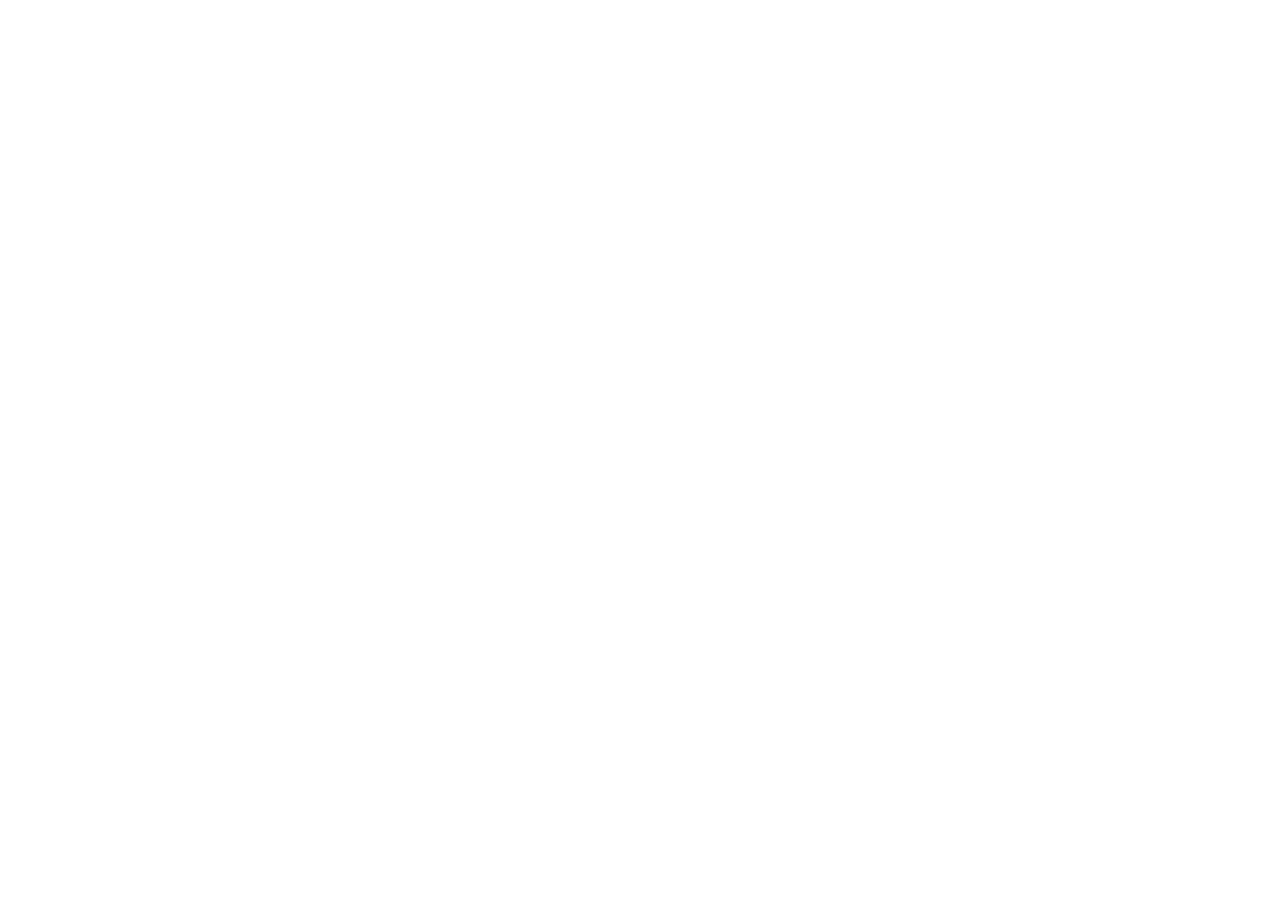
==== index.html @ ad066cbd "Add index.html and style.css files, add boilerplate to index.html" ====
<!DOCTYPE html>
<html lang="en">
<head>
    <meta charset="UTF-8">
    <meta http-equiv="X-UA-Compatible" content="IE=edge">
    <meta name="viewport" content="width=device-width, initial-scale=1.0">
    <link rel="stylesheet" href="style.css">
    <title>Recipe Ideas | For Ashley</title>
</head>
<body>
    
    

</body>
</html>
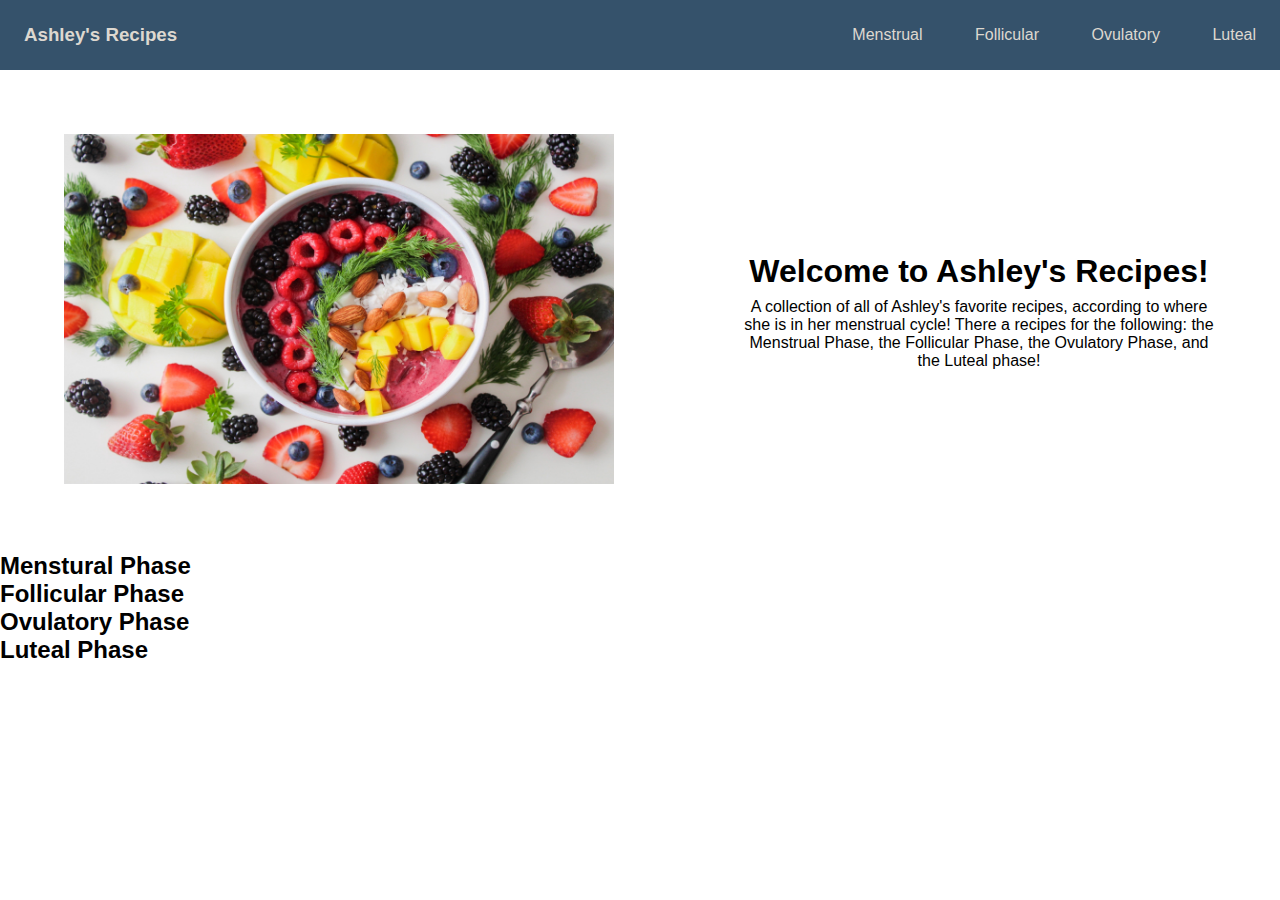
==== commit 45bc3534: "Modify index.html and style.css to add navbar and hero section" ====
--- a/index.html
+++ b/index.html
@@ -9,7 +9,49 @@
 </head>
 <body>
     
-    
+    <!-- Navbar -->
+    <div class="navbar">
+        <div class="header">
+            <h3>Ashley's Recipes</h3>
+        </div>
+        <!-- Links to other pages -->
+        <div class="links">
+            <a href="phases/menstrual.html">Menstrual</a>
+            <a href="phases/follicular.html">Follicular</a>
+            <a href="phases/ovulatory.html">Ovulatory</a>
+            <a href="luteal.html">Luteal</a>
+        </div>
+    </div>
 
+    <!-- Hero Section -->
+    <div class="hero">
+        <div class="left">
+            <img src="images/fruit-bowl.jpg" alt="fruit bowl">
+        </div>
+        <div class="right">
+            <h2>Welcome to Ashley's Recipes!</h2>
+            <p>A collection of all of Ashley's favorite recipes, according to
+                where she is in her menstrual cycle! There a recipes for the following:
+                the Menstrual Phase, the Follicular Phase, the Ovulatory Phase, and the
+                Luteal phase!
+            </p>
+        </div>
+    </div>
+
+    <!-- Content area -->
+    <div class="content">
+        <div class="menstrual-phase">
+            <h2>Menstural Phase</h2>
+        </div>
+        <div class="follicular-phase">
+            <h2>Follicular Phase</h2>
+        </div>
+        <div class="ovulatory-phase">
+            <h2>Ovulatory Phase</h2>
+        </div>
+        <div class="luteal-phase">
+            <h2>Luteal Phase</h2>
+        </div>
+    </div>
 </body>
 </html>--- a/style.css
+++ b/style.css
@@ -0,0 +1,57 @@
+* {
+    margin: 0;
+    padding: 0;
+}
+
+body {
+    font-family: 'Roboto', arial;
+}
+
+/* NAVBAR */
+
+.navbar {
+    display: flex;
+    justify-content: space-between;
+    align-items: center;
+    background-color:rgb(53, 82, 107);
+}
+
+.header {
+    padding: 24px;
+    color:rgb(221, 216, 208);
+}
+
+.links a {
+    color:rgb(221, 216, 208);
+    text-decoration: none;
+    padding: 24px;
+}
+
+/* HERO */
+
+.hero {
+    display: flex;
+    align-items: center;
+    justify-content: center;
+}
+
+.hero img {
+    height: 350px;
+    width: 550px;
+    padding: 64px;
+}
+
+.hero .right {
+    padding: 64px;
+}
+
+.hero h2 {
+    text-align: center;
+    font-size: 32px;
+    font-weight: 800;
+}
+
+.hero p {
+    margin-top: 8px;
+    text-align: center;
+}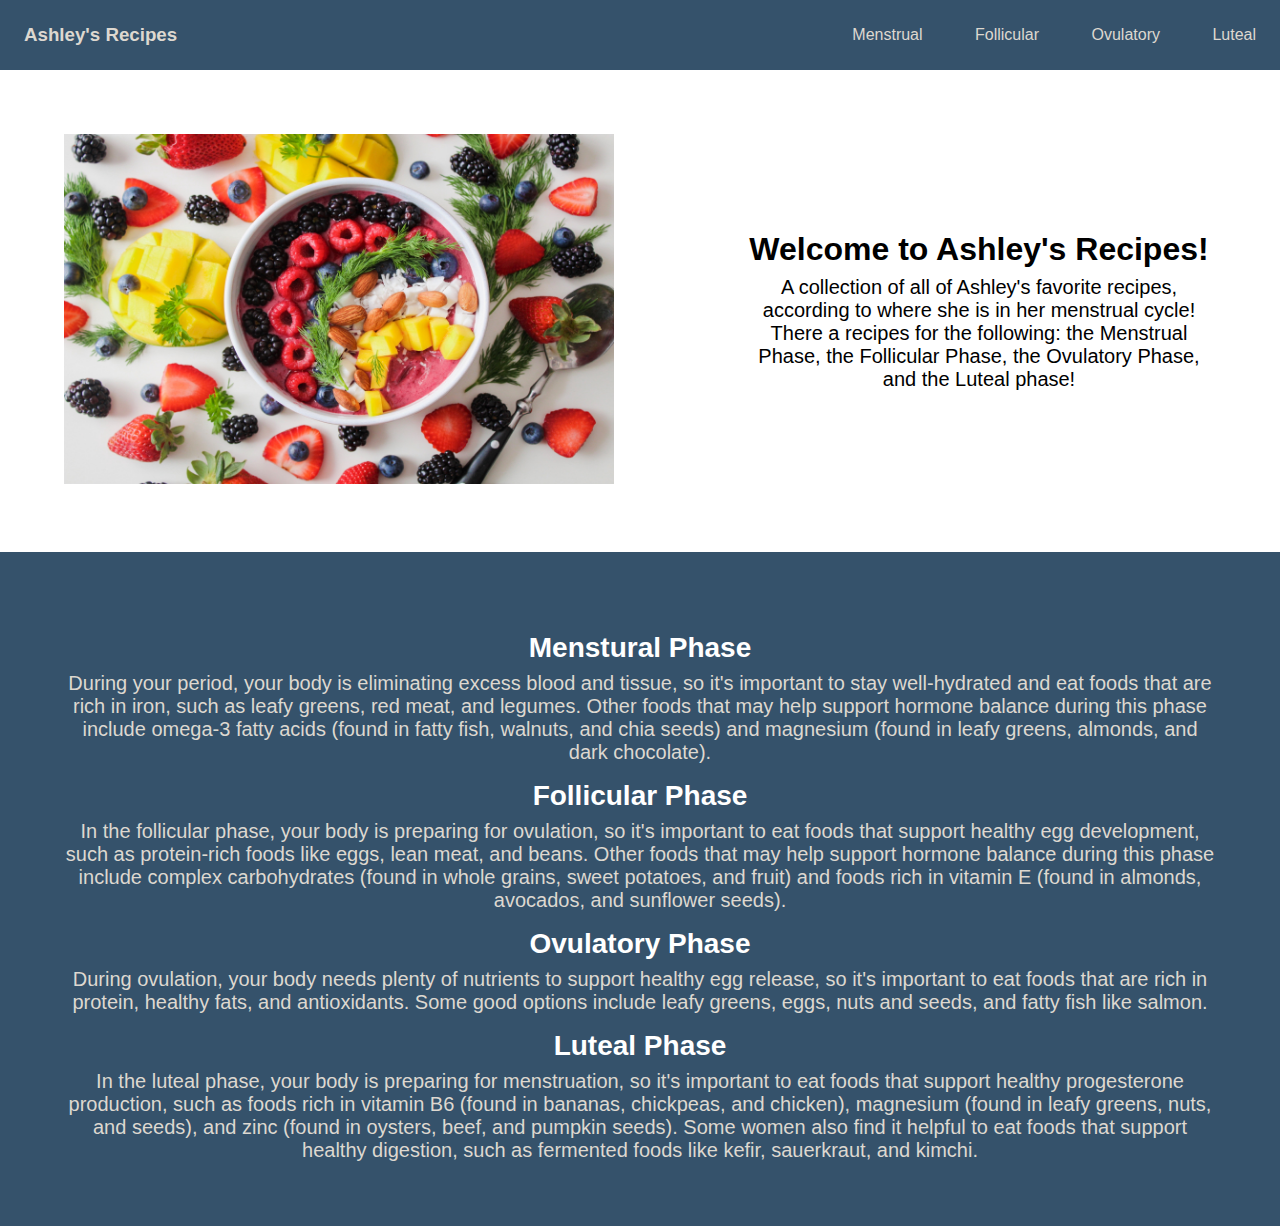
==== commit 2d0d4130: "Modify index.html and style.css to add content area to home page" ====
--- a/index.html
+++ b/index.html
@@ -42,15 +42,36 @@
     <div class="content">
         <div class="menstrual-phase">
             <h2>Menstural Phase</h2>
+            <p>During your period, your body is eliminating excess blood and tissue, so it's
+                important to stay well-hydrated and eat foods that are rich in iron, such as leafy greens,
+                red meat, and legumes. Other foods that may help support hormone balance during this phase
+                include omega-3 fatty acids (found in fatty fish, walnuts, and chia seeds) and magnesium 
+                (found in leafy greens, almonds, and dark chocolate).
+            </p>
         </div>
         <div class="follicular-phase">
             <h2>Follicular Phase</h2>
+            <p>In the follicular phase, your body is preparing for ovulation, so it's important to eat foods
+                that support healthy egg development, such as protein-rich foods like eggs, lean meat, and beans.
+                Other foods that may help support hormone balance during this phase include complex carbohydrates 
+                (found in whole grains, sweet potatoes, and fruit) and foods rich in vitamin E (found in almonds, avocados, and sunflower seeds).
+            </p>
         </div>
         <div class="ovulatory-phase">
             <h2>Ovulatory Phase</h2>
+            <p>During ovulation, your body needs plenty of nutrients to support healthy egg release, so it's
+                important to eat foods that are rich in protein, healthy fats, and antioxidants. Some good 
+                options include leafy greens, eggs, nuts and seeds, and fatty fish like salmon.
+            </p>
         </div>
         <div class="luteal-phase">
             <h2>Luteal Phase</h2>
+            <p>In the luteal phase, your body is preparing for menstruation, so it's important to eat foods
+                that support healthy progesterone production, such as foods rich in vitamin B6 (found in bananas,
+                chickpeas, and chicken), magnesium (found in leafy greens, nuts, and seeds), and zinc (found in 
+                oysters, beef, and pumpkin seeds). Some women also find it helpful to eat foods that support healthy
+                digestion, such as fermented foods like kefir, sauerkraut, and kimchi.
+            </p>
         </div>
     </div>
 </body>
--- a/style.css
+++ b/style.css
@@ -52,6 +52,28 @@
 }
 
 .hero p {
+    font-size: 20px;
     margin-top: 8px;
     text-align: center;
+}
+
+/* CONTENT */
+
+.content {
+    background-color:rgb(53, 82, 107);
+    padding: 64px;
+}
+
+.content h2 {
+    margin-top: 16px;
+    font-size: 28px;
+    text-align: center;
+    color: #fff;
+}
+
+.content p {
+    text-align: center;
+    font-size: 20px;
+    margin-top:8px;
+    color: rgb(221, 216, 208);
 }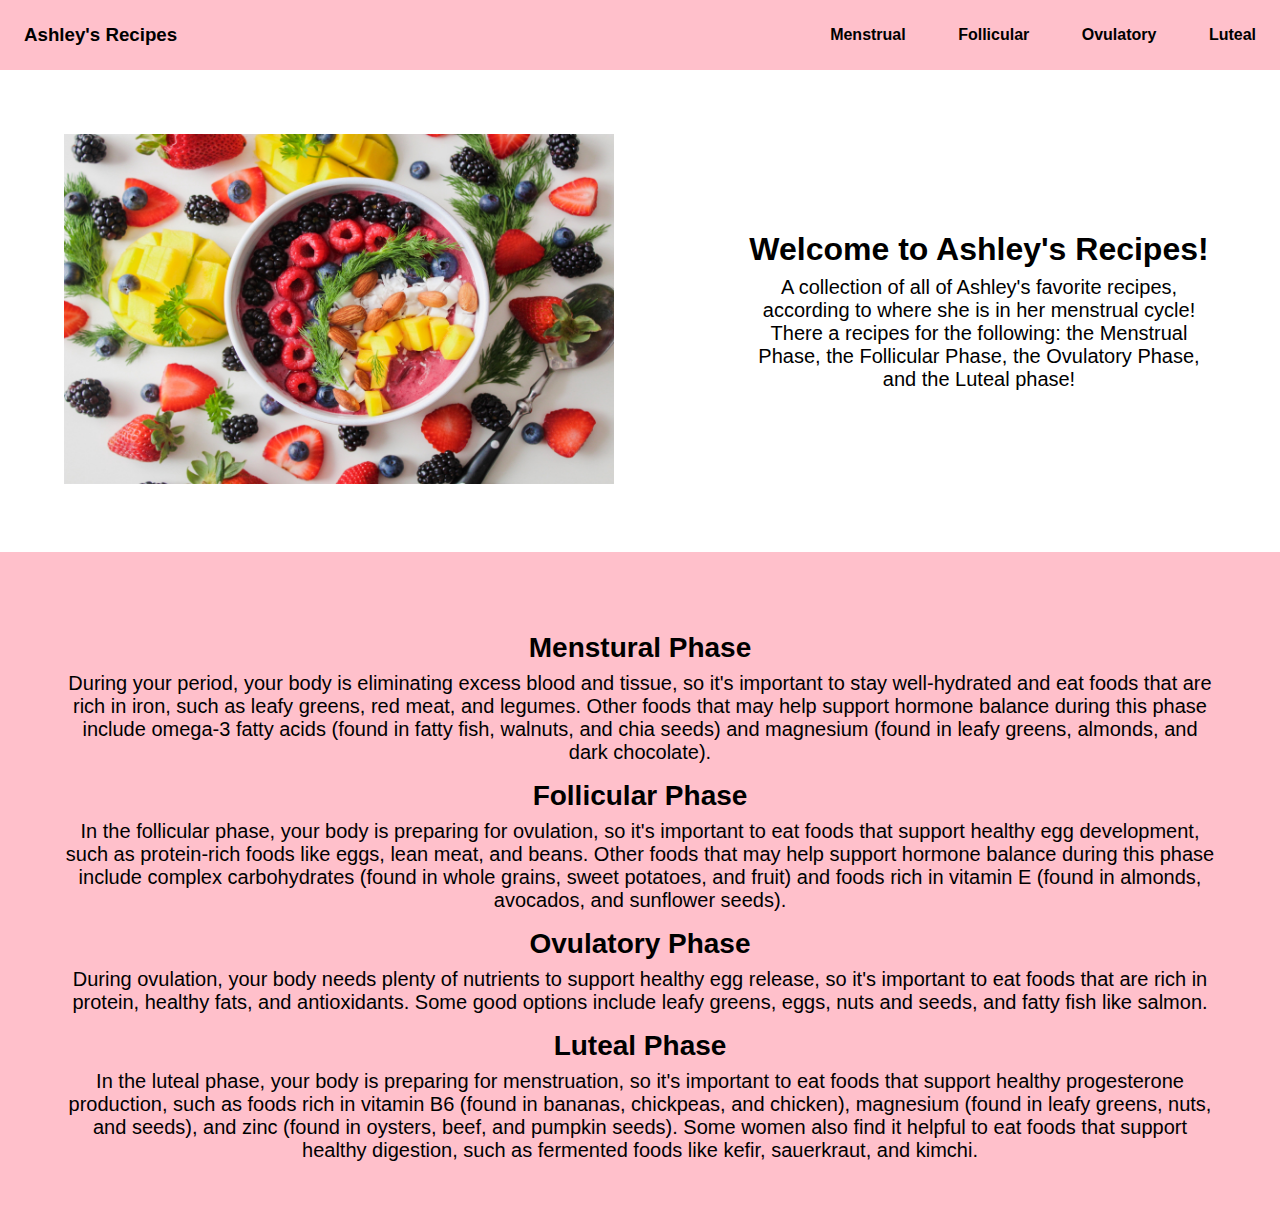
==== commit c1e8c942: "Change href links to recipe html's after removing phases folder" ====
--- a/index.html
+++ b/index.html
@@ -16,9 +16,9 @@
         </div>
         <!-- Links to other pages -->
         <div class="links">
-            <a href="phases/menstrual.html">Menstrual</a>
-            <a href="phases/follicular.html">Follicular</a>
-            <a href="phases/ovulatory.html">Ovulatory</a>
+            <a href="menstrual.html">Menstrual</a>
+            <a href="follicular.html">Follicular</a>
+            <a href="ovulatory.html">Ovulatory</a>
             <a href="luteal.html">Luteal</a>
         </div>
     </div>
--- a/style.css
+++ b/style.css
@@ -7,22 +7,24 @@
     font-family: 'Roboto', arial;
 }
 
+/* HOME PAGE */
+
 /* NAVBAR */
 
 .navbar {
     display: flex;
     justify-content: space-between;
     align-items: center;
-    background-color:rgb(53, 82, 107);
+    background-color:pink;
 }
 
 .header {
     padding: 24px;
-    color:rgb(221, 216, 208);
 }
 
 .links a {
-    color:rgb(221, 216, 208);
+    color: black;
+    font-weight: 800;
     text-decoration: none;
     padding: 24px;
 }
@@ -60,7 +62,7 @@
 /* CONTENT */
 
 .content {
-    background-color:rgb(53, 82, 107);
+    background-color: pink;
     padding: 64px;
 }
 
@@ -68,12 +70,18 @@
     margin-top: 16px;
     font-size: 28px;
     text-align: center;
-    color: #fff;
+    color: black;
 }
 
 .content p {
     text-align: center;
     font-size: 20px;
     margin-top:8px;
-    color: rgb(221, 216, 208);
+    color: black;
+}
+
+/* MENSTRUAL PAGE */
+
+.recipe1 {
+    background-color: black;
 }